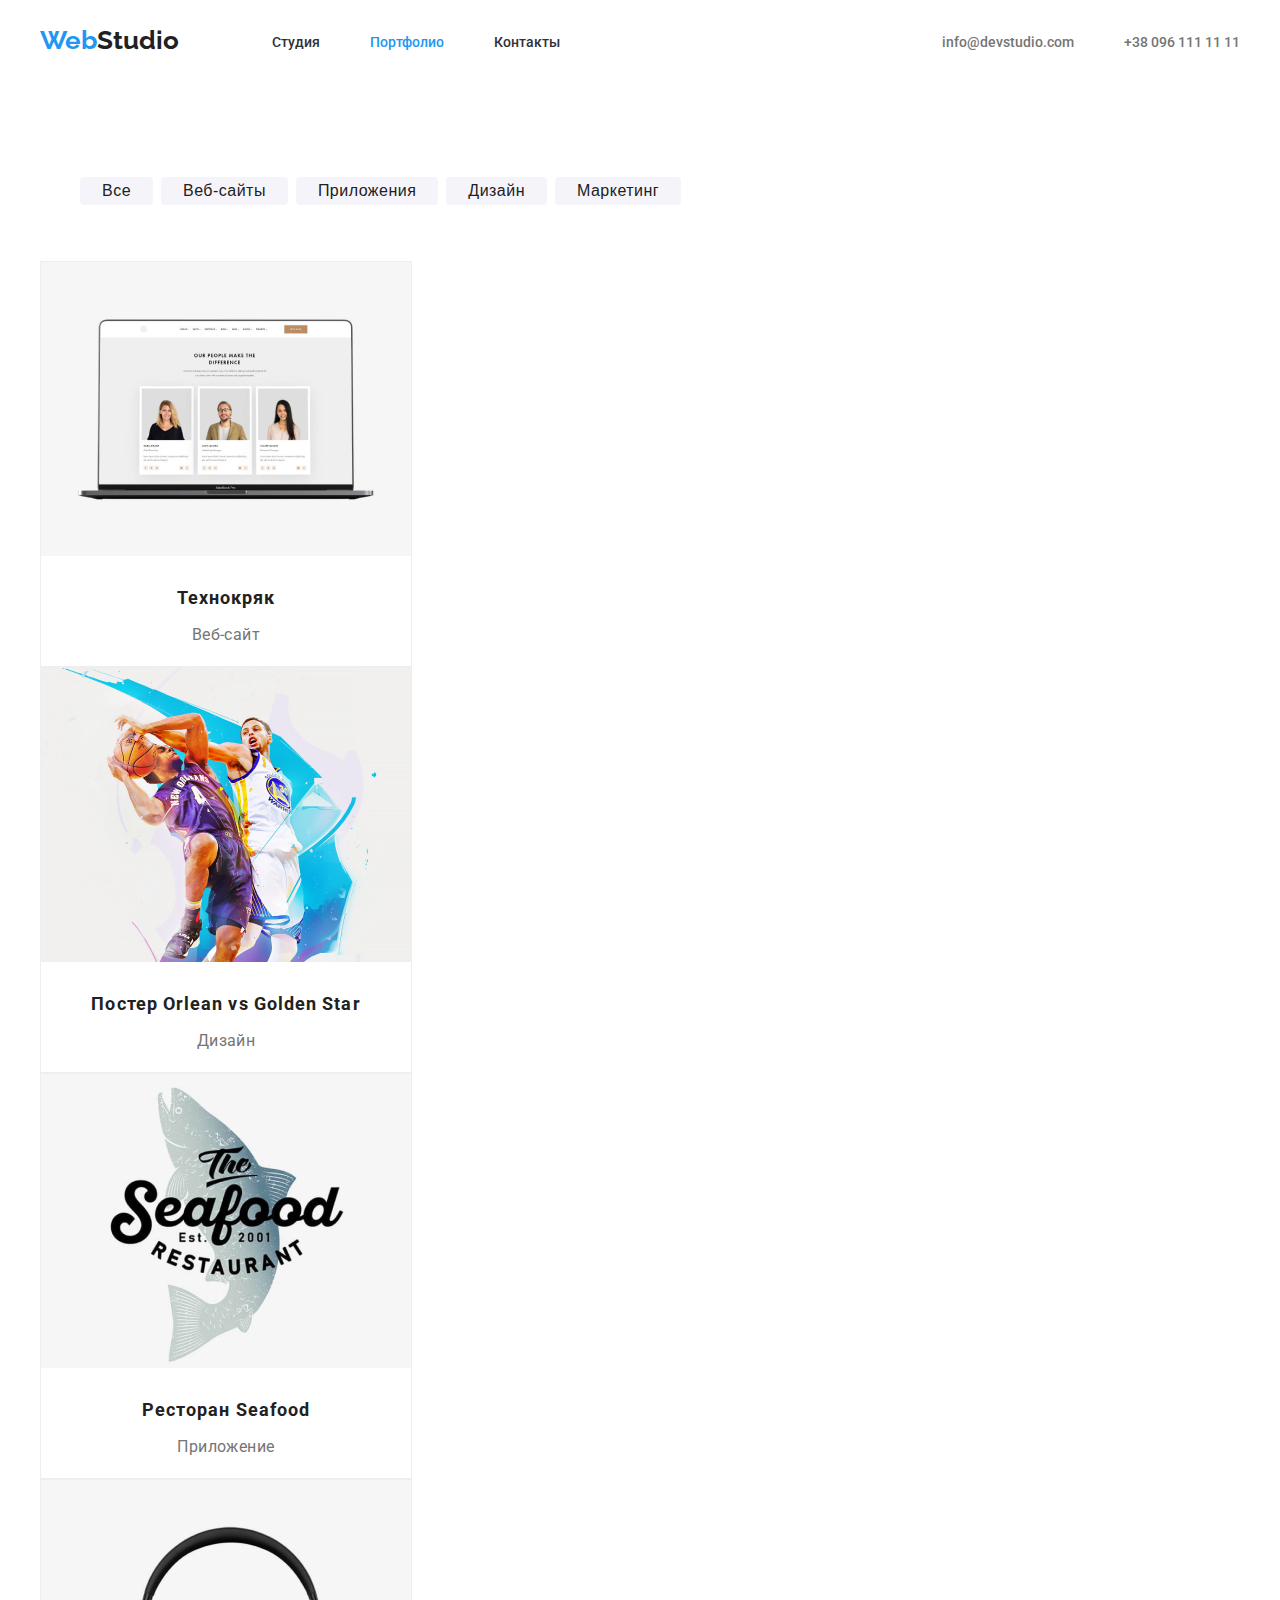
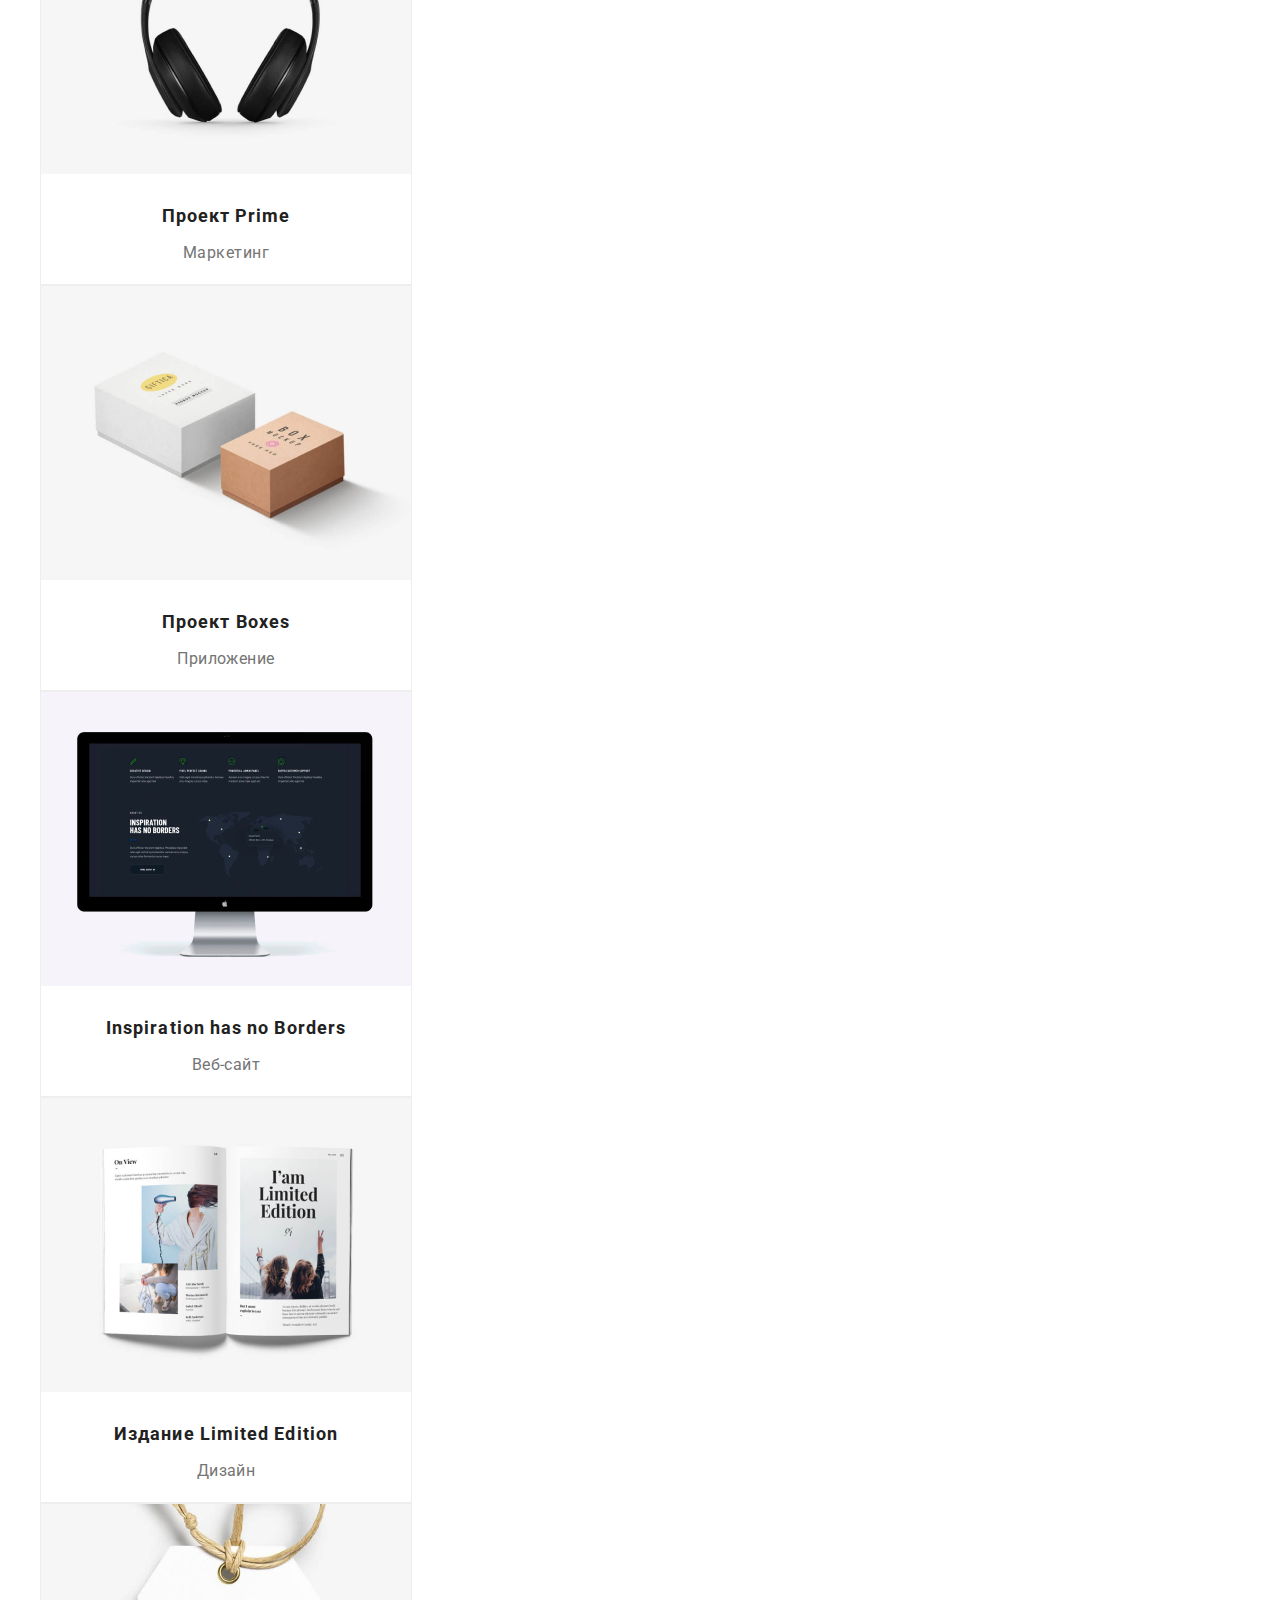
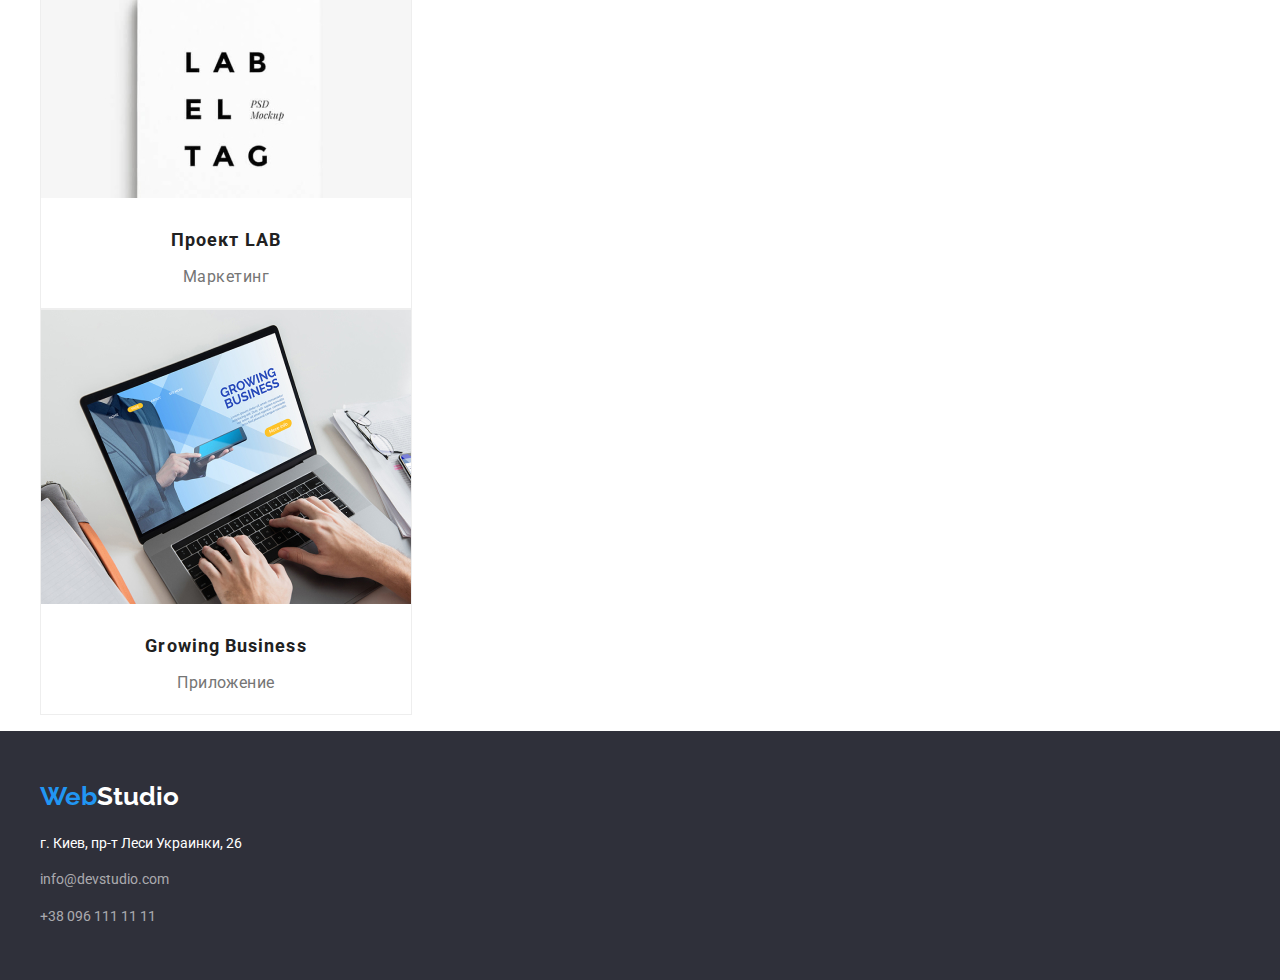
==== portfolio.html @ e2176162 "15-39" ====
<!DOCTYPE html>
<html lang="ru">
  <head>
    <meta charset="UTF-8" />
    <meta http-equiv="X-UA-Compatible" content="IE=edge" />
    <meta name="viewport" content="width=device-width, initial-scale=1.0" />
    <link rel="preconnect" href="https://fonts.googleapis.com" />
    <link rel="preconnect" href="https://fonts.gstatic.com" crossorigin />
    <link
      href="https://fonts.googleapis.com/css2?family=Raleway:wght@700&family=Roboto:wght@400;500;900&display=swap"
      rel="stylesheet"
    />
    <link rel="stylesheet" href="./css/style.css" />
    <title>WebStudio</title>
  </head>
  <body>
    <header class="header">
      <div class="container">
        <a class="header-logo-text link" href="" lang="en"
          >Web<span class="studio-style">Studio</span></a
        >

        <nav>
          <ul class="header-list list">
            <li class="header-item">
              <a class="header-link link" href="./index.html">Студия</a>
            </li>
            <li class="header-item">
              <a class="header-link-curent link curent" href="./portfolio.html">Портфолио</a>
            </li>
            <li class="header-item"><a class="header-link link" href="">Контакты</a></li>
          </ul>
        </nav>

        <ul class="header-contact list">
          <li class="header-li">
            <a class="header-mail link" href="mailto:info@devstudio.com">info@devstudio.com</a>
          </li>
          <li>
            <a class="header-tel link" href="tel:+38096111111">+38 096 111 11 11</a>
          </li>
        </ul>
      </div>
    </header>
    <main>
      <section>
        <div class="container">
          <h1 hidden>portfolio</h1>
          <ul class="urll list">
            <li class="url-but-list"><button type="button" class="url-button link">Все</button></li>
            <li class="url-but-list">
              <button type="button" class="url-button link">Веб-сайты</button>
            </li>
            <li class="url-but-list">
              <button type="button" class="url-button link">Приложения</button>
            </li>
            <li class="url-but-list">
              <button type="button" class="url-button link">Дизайн</button>
            </li>
            <li class="url-but-list">
              <button type="button" class="url-button link">Маркетинг</button>
            </li>
          </ul>
        </div>
        <div>
          <ul class="company list">
            <li class="img-company">
              <img src="./img/porfolio_img/progect1.jpg" alt="технокряк" />
              <h2 class="company-name">Технокряк</h2>
              <p class="work">Веб-сайт</p>
            </li>
            <li class="img-company">
              <img src="./img/porfolio_img/progect2.jpg" alt="баскетбол" />
              <h2 class="company-name">Постер <span lang="en"> Orlean vs Golden Star</span></h2>
              <p class="work">Дизайн</p>
            </li>
            <li class="img-company">
              <img src="./img/porfolio_img/progect3.jpg" alt="рестран морепродутов" />
              <h2 class="company-name">Ресторан <span lang="en">Seafood</span></h2>
              <p class="work">Приложение</p>
            </li>
            <li class="img-company">
              <img src="./img/porfolio_img/progect4.jpg" alt="наушники" />
              <h2 class="company-name">Проект <span lang="en">Prime</span></h2>
              <p class="work">Маркетинг</p>
            </li>
            <li class="img-company">
              <img src="./img/porfolio_img/progect5.jpg" alt="ящики" />
              <h2 class="company-name">Проект <span lang="en">Boxes</span></h2>
              <p class="work">Приложение</p>
            </li>
            <li class="img-company">
              <img src="./img/porfolio_img/progect6.jpg" alt="монитор" />
              <h2 class="company-name" lang="en">Inspiration has no Borders</h2>
              <p class="work">Веб-сайт</p>
            </li>
            <li class="img-company">
              <img src="./img/porfolio_img/progect7.jpg" alt="журнал" />
              <h2 class="company-name">Издание <span lang="en">Limited Edition</span></h2>
              <p class="work">Дизайн</p>
            </li>
            <li class="img-company">
              <img src="./img/porfolio_img/progect8.jpg" alt="лейба" />
              <h2 class="company-name">Проект <span lang="en">LAB</span></h2>
              <p class="work">Маркетинг</p>
            </li>
            <li class="img-company">
              <img src="./img/porfolio_img/progect9.jpg" alt="ноутбук" />
              <h2 class="company-name" lang="en">Growing Business</h2>
              <p class="work">Приложение</p>
            </li>
          </ul>
        </div>
      </section>
    </main>
    <footer class="footer-down">
      <div class="container">
        <a class="footer-logo-text link" href="" lang="en"
          >Web<span class="footer_style">Studio</span></a
        >
        <address>
          <ul class="footer-list list">
            <li>
              <a
                class="footer-address link"
                href="https://goo.gl/maps/Sn9hDQXWdCiEpv1D6"
                target="_blank"
                rel="nooper, noindex, nofollow"
              >
                г. Киев, пр-т Леси Украинки, 26
              </a>
            </li>
            <li class="footer-li">
              <a class="footer-contacts link" href="mailto:info@devstudio.com"
                >info@devstudio.com</a
              >
            </li>
            <li class="footer-li">
              <a class="footer-contacts link" href="tel:+38096111111">+38 096 111 11 11</a>
            </li>
          </ul>
        </address>
      </div>
    </footer>
  </body>
</html>
---- css/style.css ----
:root {
  --white-color: #ffffff;
  --grey-color: #757575;
  --blue-color: #2196f3;
  --black-text: #212121;
  --black-back: #2f303a;
}

body {
  font-family: 'Roboto', sans-serif;
  background-color: var(--white-color);
  font-family: 14px;
  cursor: pointer;
  margin: 0 auto;
}

.container {
  width: 1200px;
  padding-left: 15px;
  padding-right: 15px;
  margin: 0 auto;
}
.link {
  text-decoration: none;
}
.list {
  list-style: none;
}

/*-------HEADER-------*/

.header {
  text-decoration: none;
  background: var(--white-color);
  align-items: center;
  margin-left: auto;
}
.header .container {
  display: flex;
}

.header-contact {
  display: flex;
  margin-left: auto;
  padding-top: 0px;
  padding-bottom: 0px;
  padding-left: 0px;
  margin-top: 32px;
  margin-bottom: 32px;
}

.header-logo-text {
  font-family: 'Raleway', sans-serif;
  font-weight: 700;
  font-size: 26px;
  line-height: 1.19;
  color: var(--blue-color);
  padding-top: 25px;
  padding-bottom: 25px;
  margin-right: 93px;
}

.studio-style {
  color: var(--black-text);
}
.header-list {
  display: flex;
  padding-top: 0px;
  padding-bottom: 0px;
  padding-left: 0px;
  margin-left: 0px;
  margin-top: 32px;
  margin-bottom: 32px;
}
.header-link-curent {
  font-weight: 500;
  font-size: 14px;
  line-height: 1.14;
  color: var(--blue-color);
  padding-top: 32px;
  padding-bottom: 32px;
}

.header-item {
  padding: 0;
}
.header-item:not(:last-child) {
  margin-right: 50px;
}
.header-link {
  font-weight: 500;
  font-size: 14px;
  line-height: 1.14;
  color: var(--black-back);
  padding-top: 32px;
  padding-bottom: 32px;
}
.header-li {
  margin-right: 50px;
}

.header-link:hover,
.header-link:focus {
  color: var(--blue-color);
}
.header-conect {
  margin-left: auto;
}
.header-mail {
  font-weight: 500;
  font-size: 14px;
  line-height: 1.14;
  color: var(--grey-color);

  padding-top: 32px;
  padding-bottom: 32px;
}

.header-tel {
  font-weight: 500;
  font-size: 14px;
  line-height: 1.14;
  color: var(--grey-color);
  padding-top: 32px;
  padding-bottom: 32px;
}

.header-tel:hover,
.header-tel:focus {
  color: var(--blue-color);
}
.header-mail:hover,
.header-mail:focus {
  color: var(--blue-color);
}
/*----------MAIN---------*/

.main-text-section {
  background: var(--black-back);
  text-align: center;
  padding: 200px 0px;
}

.main-text {
  font-size: 44px;
  line-height: 1.36;
  letter-spacing: 0.06em;
  text-transform: uppercase;
  color: var(--white-color);
  max-width: 696px;
  margin-bottom: 30px;
  margin-left: auto;
  margin-right: auto;
}

.mail-btn {
  font-family: inherit;
  font-weight: 700;
  font-size: 16px;
  line-height: 1.87;
  color: var(--white-color);
  background-color: var(--blue-color);
  cursor: pointer;
  border: none;
  border-radius: 4px;
  width: 200px;
  height: 50px;
}
.mail-btn:hover,
.mail-btn:focus {
  background: #2196f3;
  box-shadow: 0px 4px 4px rgba(0, 0, 0, 0.15);
  border-radius: 4px;
}
/* -----ABOUT-----*/

.about-title {
  font-weight: 700;
  font-size: 14px;
  line-height: 1.14;
  letter-spacing: 0.03em;
  text-transform: uppercase;
  color: var(--black-text);
  margin-top: 0px;
  margin-bottom: 10px;
}
.about-list {
  display: flex;
  margin-top: 0px;
  margin-bottom: 0px;
  padding-left: 0px;
}

.about-title-one {
  max-width: 270px;
}
.about-title-one:not(:last-child) {
  margin-right: 30px;
}
.about {
  background-color: #ffffff;
  padding-top: 94px;
  padding-bottom: 94px;
}
.about-bottom-text {
  font-size: 14px;
  line-height: 2;
  letter-spacing: 0.03em;
  margin-top: 0px;
  margin-bottom: 0px;

  color: var(--grey-color);
}

/*----------WORK-SECTION---------*/
.work-flex {
  display: flex;
  padding: 0px 0px;
  margin: 0px auto;
}
.work-section {
  padding-bottom: 94px;
}
.side-text {
  font-size: 36px;
  line-height: 1.16;
  text-align: center;
  letter-spacing: 0.03em;
  margin-bottom: 50px;
  margin-top: 0px;
}

.work-img:not(:last-child) {
  margin-right: 30px;
}

/*-------MASTERS-------*/
.prof {
  font-size: 16px;
  line-height: 1.18;
  letter-spacing: 0.03em;
  color: var(--grey-color);
  text-align: center;
  margin-top: 10px;
  margin-bottom: 0px;
}
.master-section {
  background: #f5f4fa;
  padding: 94px 0px;
}
.masters-flex {
  display: flex;
  margin-top: 0px;
  margin-bottom: 0px;
  padding: 0px;
}
.masters {
  background: #ffffff;
  padding-bottom: 30px;

  box-shadow: 0px 1px 3px rgba(0, 0, 0, 0.12), 0px 1px 1px rgba(0, 0, 0, 0.14),
    0px 2px 1px rgba(0, 0, 0, 0.2);
  border-radius: 0px 0px 4px 4px;
}
.masters:not(:last-child) {
  margin-right: 30px;
}
.name {
  font-size: 16px;
  line-height: 1.18;
  letter-spacing: 0.03em;
  color: #212121;
  text-align: center;
  margin-top: 0px;
  margin-bottom: 0px;
  margin-top: 30px;
  padding: 0px;
}

/*-----FOOTER-----*/

.footer-list {
  margin-top: 20px;
  margin-left: 0px;
  margin-bottom: 0px;
  padding-left: 0px;
}
.footer-logo-text {
  font-family: 'Raleway', sans-serif;
  font-weight: 700;
  font-size: 26px;
  line-height: 1.19;
  color: var(--blue-color);
}
.footer-address {
  font-weight: 400;
  font-size: 14px;
  line-height: 1.71;
  color: var(--white-color);
  font-style: normal;
}
.footer-address:hover,
.footer-address:focus {
  color: var(--blue-color);
}
.footer-contacts:hover,
.footer-contacts:focus {
  color: var(--blue-color);
}
.footer-li {
  margin-top: 9px;
}
.footer-contacts {
  font-weight: 400;
  font-size: 14px;
  line-height: 2;
  color: rgba(255, 255, 255, 0.6);
  font-style: normal;
}
.footer-down {
  background: var(--black-back);
  padding: 50px 0px;

  width: auto;
  align-items: center;
  margin-left: auto;
}

.footer_style {
  color: #ffffff;
}
/*--------GALLERY-------*/
.urll {
  font-family: 'Roboto';
  font-style: normal;
  font-weight: 500;
  font-size: 16px;
  line-height: 1.6;
  display: flex;
  margin-top: 94px;
  margin-bottom: 56px;
  margin-left: auto;
  margin-right: auto;
}
.url-button {
  font-weight: 500;
  font-size: 16px;
  line-height: 1.62;
  text-align: center;
  letter-spacing: 0.03em;
  color: var(--black-text);
  background: #f5f4fa;
  border-radius: 4px;
  border: 0;
  padding-left: 22px;
  padding-right: 22px;
}
.url-but-list:not(:last-child) {
  margin-right: 8px;
}

.url-button:focus,
.url-button:hover {
  color: #ffffff;
  background-color: var(--blue-color);
}
.company-name {
  font-weight: 700;
  font-size: 18px;
  line-height: 2;
  letter-spacing: 0.06em;
  color: #212121;
  padding-top: 20px;
  margin-top: 0px;
  margin-bottom: 0px;
}
.img-company {
  text-align: center;
  width: 370px;
  height: 404px;
  background: #ffffff;
  border: 1px solid #eeeeee;
}
.work {
  font-size: 16px;
  line-height: 1.88;
  letter-spacing: 0.03em;
  color: var(--grey-color);
  padding-top: 4px;
  margin-top: 0px;
  margin-bottom: 0px;
}
.company {
  margin-top: 0px;
}
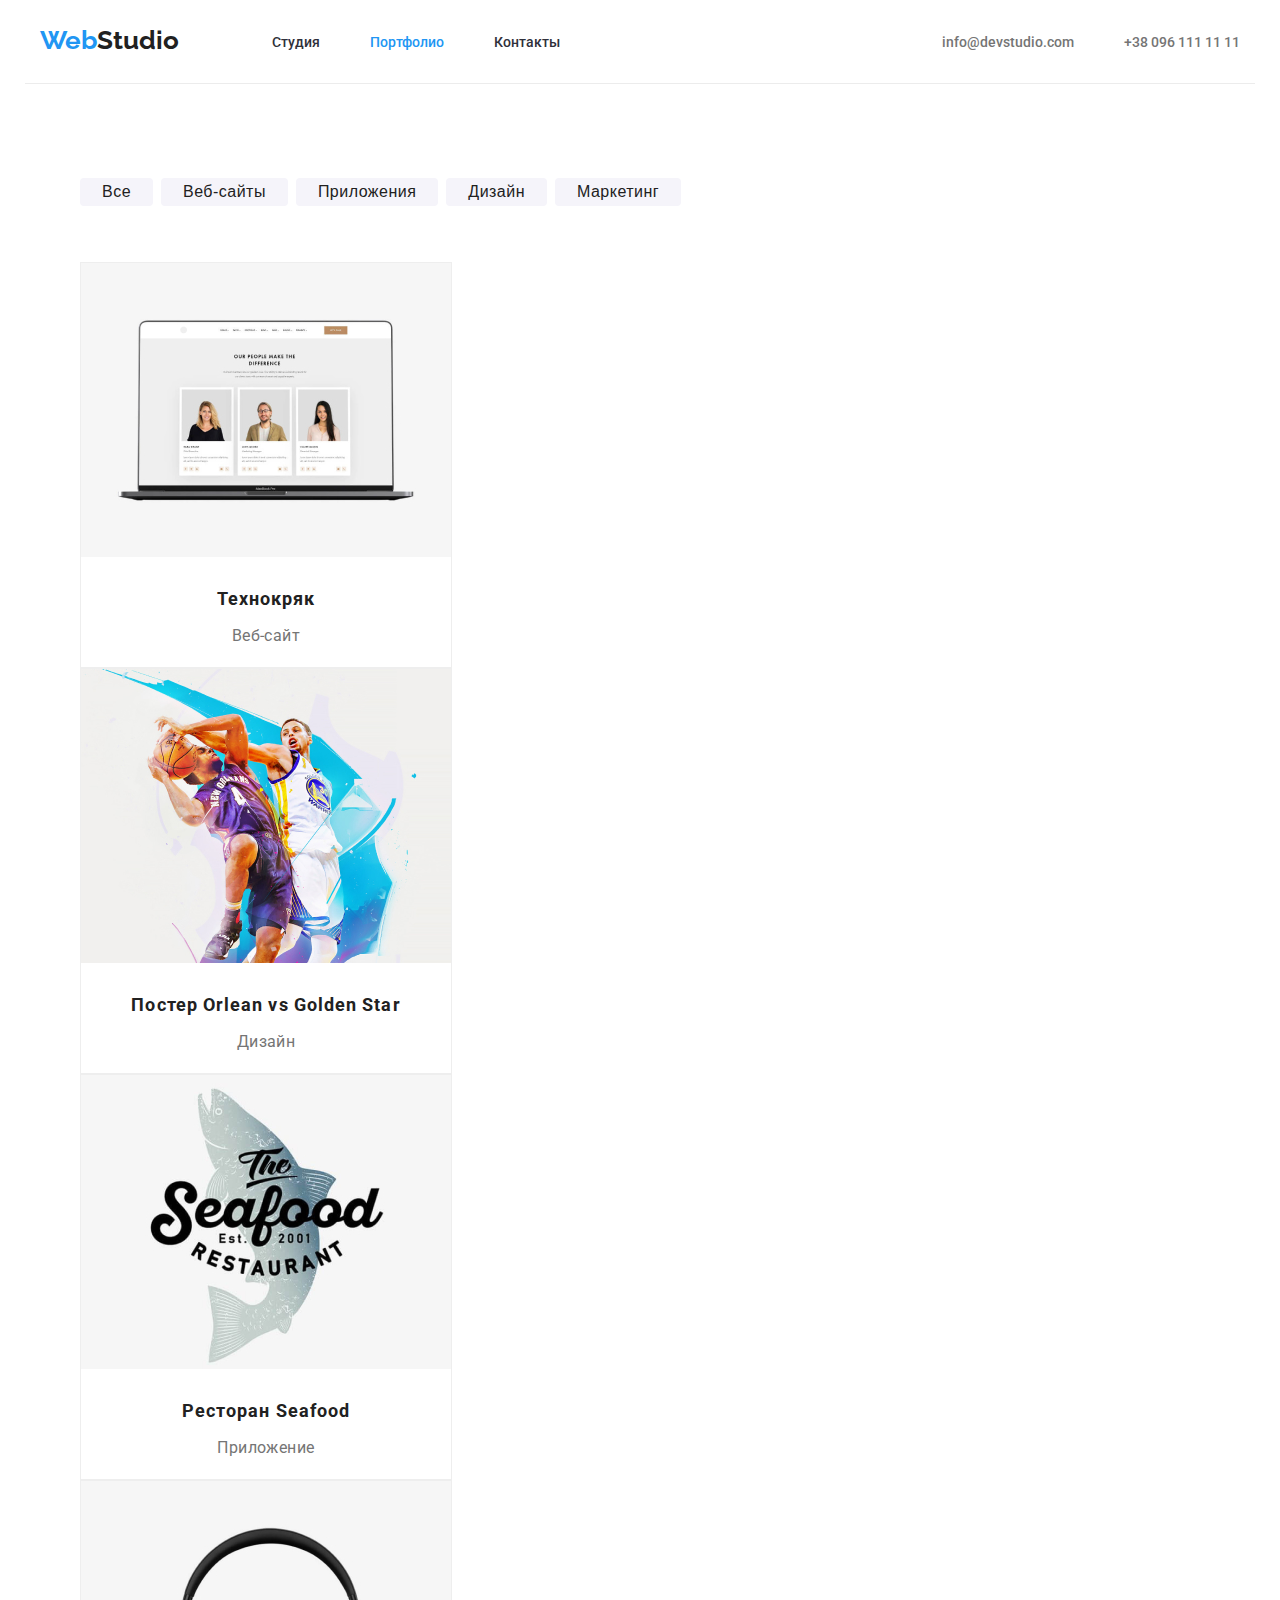
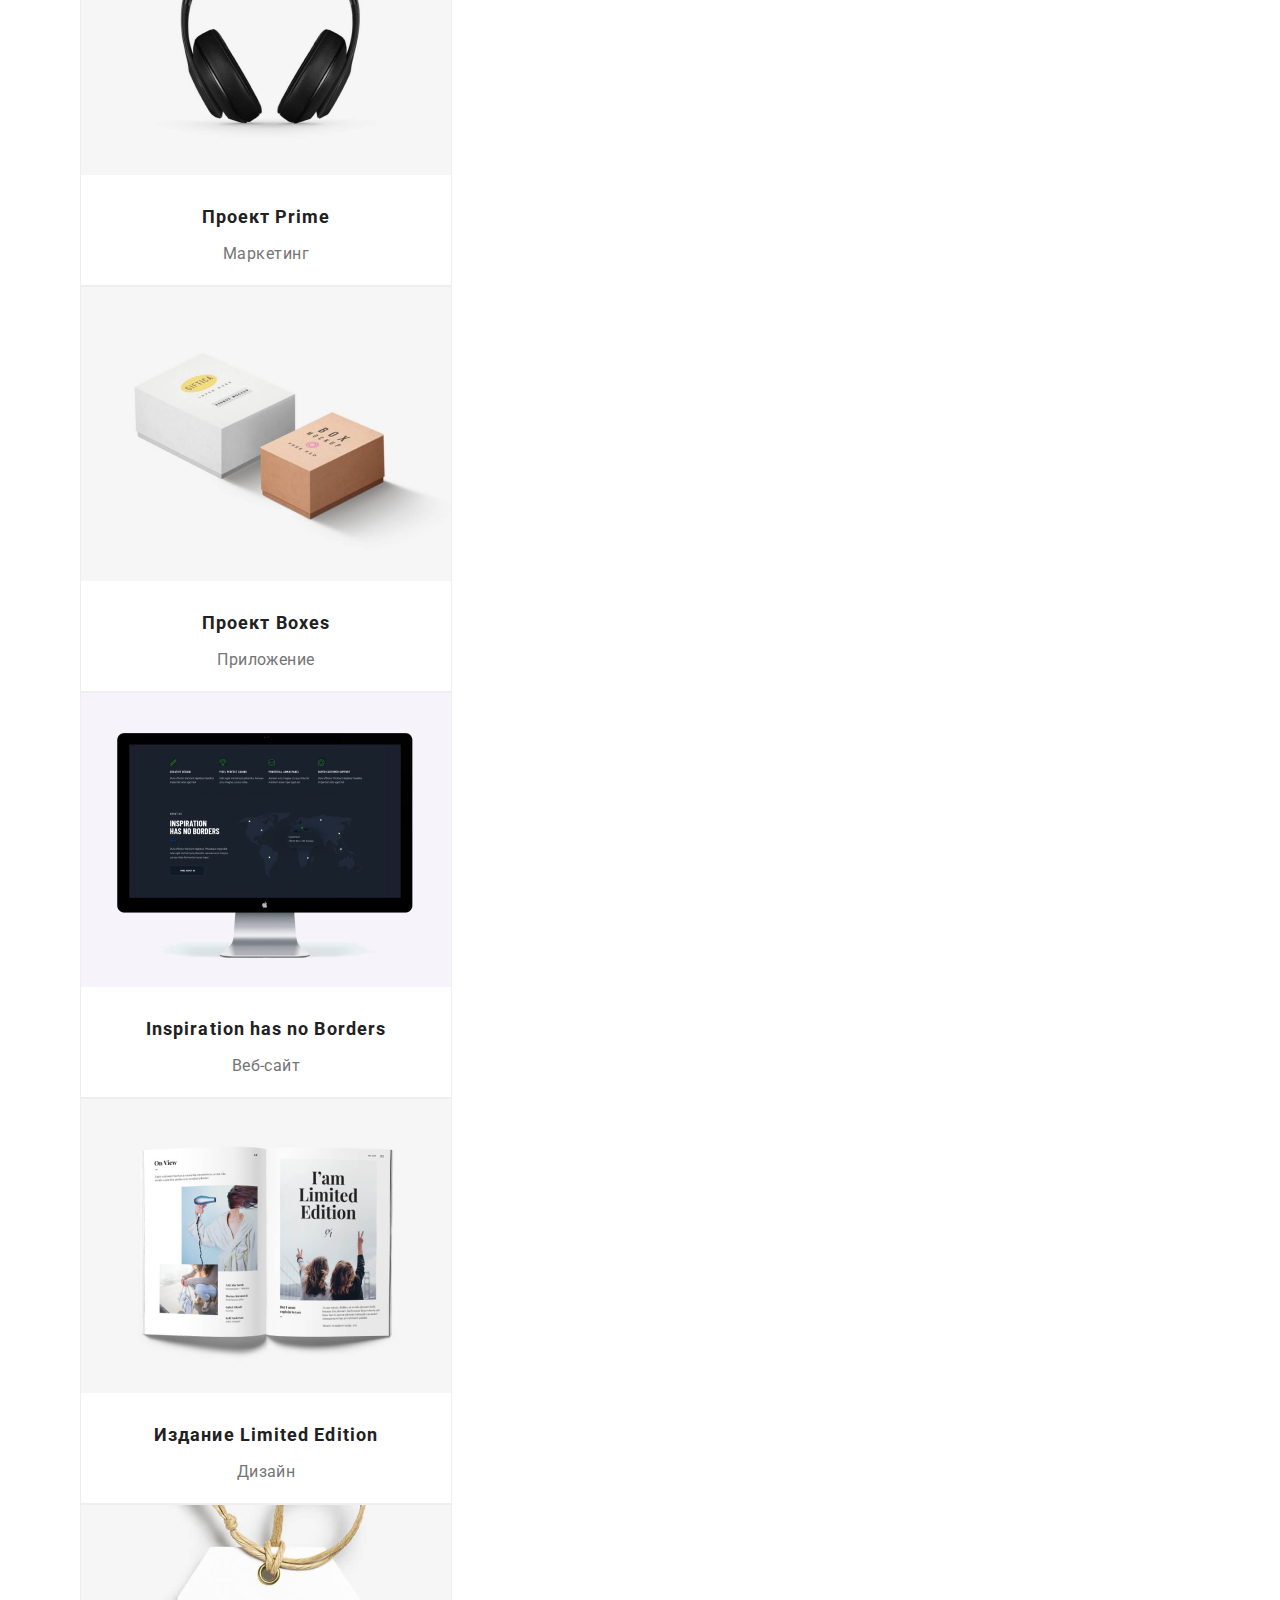
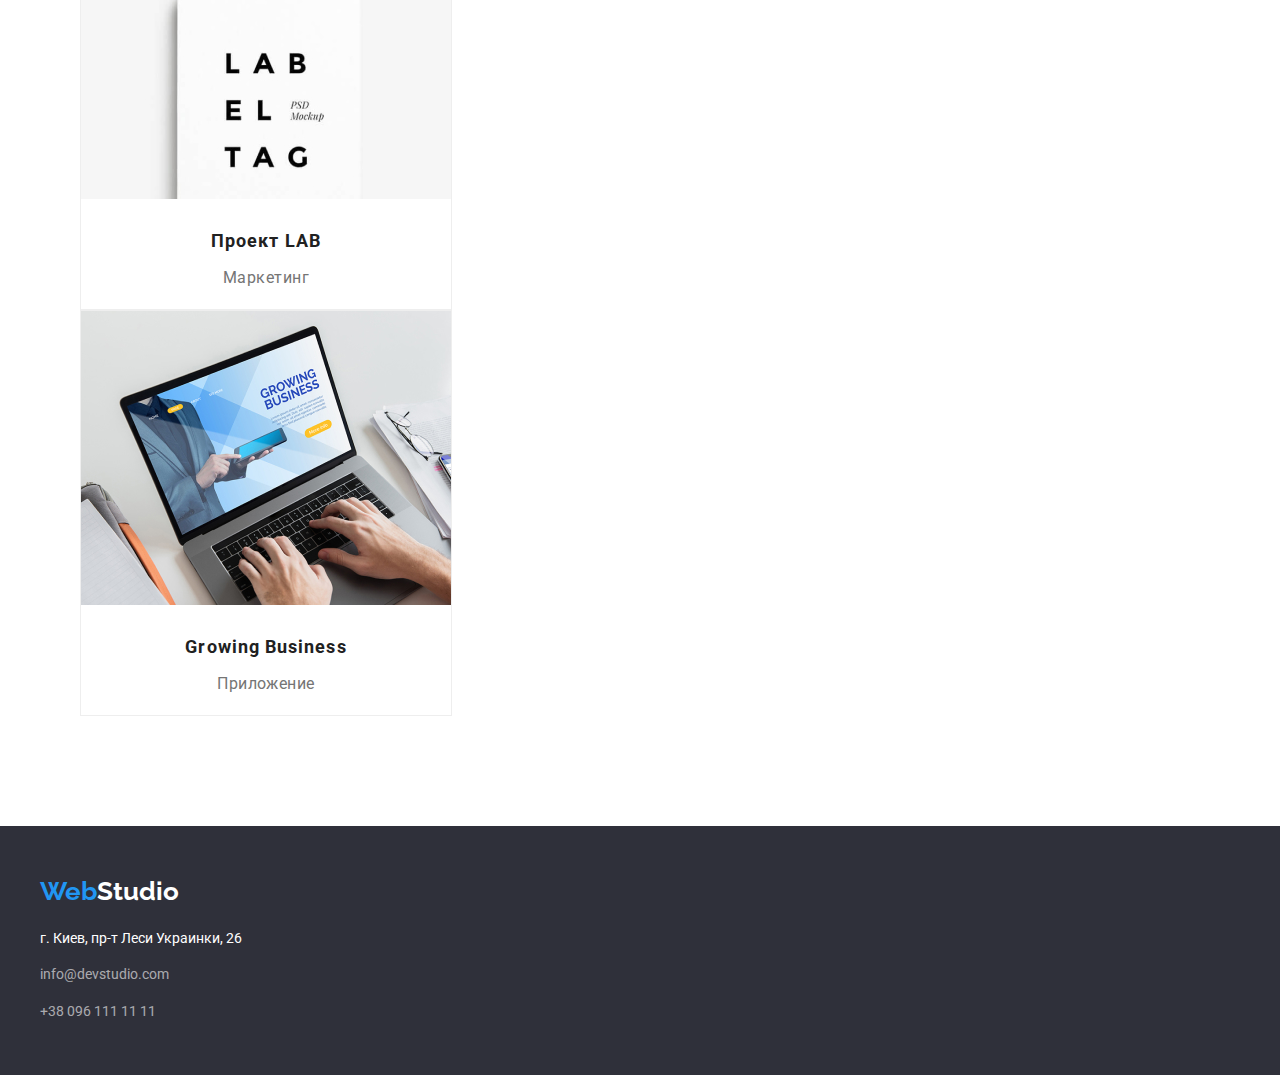
==== commit 2f38db39: "16/22" ====
--- a/portfolio.html
+++ b/portfolio.html
@@ -15,7 +15,7 @@
   </head>
   <body>
     <header class="header">
-      <div class="container">
+      <div class="container portfolio-line">
         <a class="header-logo-text link" href="" lang="en"
           >Web<span class="studio-style">Studio</span></a
         >
@@ -43,7 +43,7 @@
       </div>
     </header>
     <main>
-      <section>
+      <section class="portfolio-section">
         <div class="container">
           <h1 hidden>portfolio</h1>
           <ul class="urll list">
@@ -61,8 +61,6 @@
               <button type="button" class="url-button link">Маркетинг</button>
             </li>
           </ul>
-        </div>
-        <div>
           <ul class="company list">
             <li class="img-company">
               <img src="./img/porfolio_img/progect1.jpg" alt="технокряк" />
--- a/css/style.css
+++ b/css/style.css
@@ -330,6 +330,12 @@
   color: #ffffff;
 }
 /*--------GALLERY-------*/
+.portfolio-section {
+  padding: 94px 0px;
+}
+.portfolio-line {
+  border-bottom: 1px solid #ececec;
+}
 .urll {
   font-family: 'Roboto';
   font-style: normal;
@@ -337,10 +343,7 @@
   font-size: 16px;
   line-height: 1.6;
   display: flex;
-  margin-top: 94px;
-  margin-bottom: 56px;
-  margin-left: auto;
-  margin-right: auto;
+  margin: 0px 0px 56px 0px;
 }
 .url-button {
   font-weight: 500;
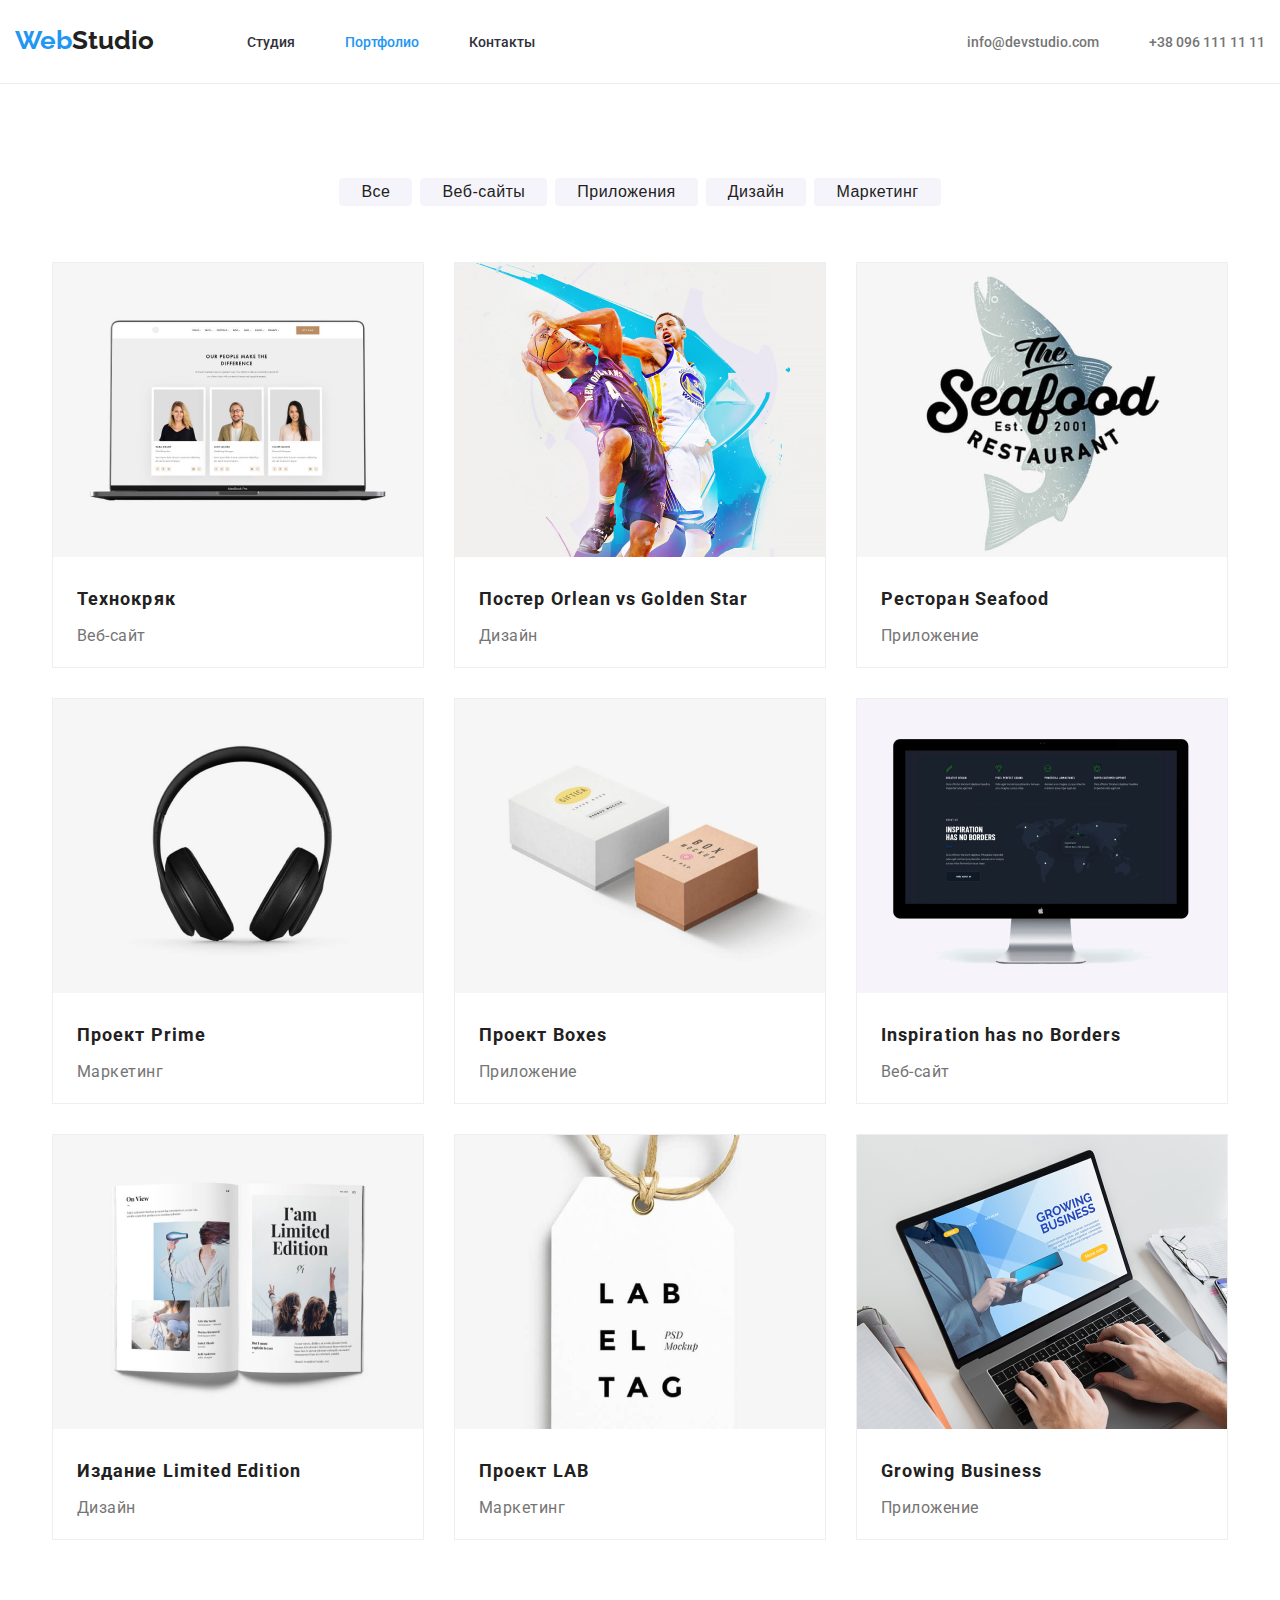
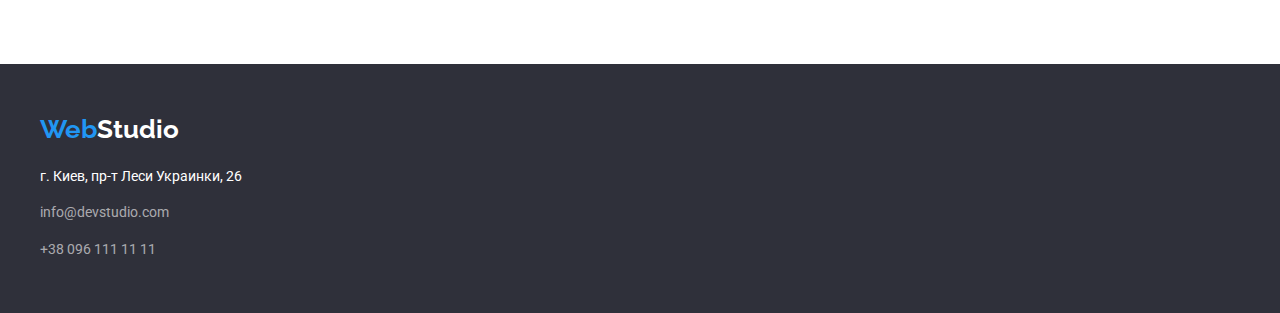
==== commit d9640ad6: "fiinish" ====
--- a/portfolio.html
+++ b/portfolio.html
@@ -44,7 +44,7 @@
     </header>
     <main>
       <section class="portfolio-section">
-        <div class="container">
+        <div>
           <h1 hidden>portfolio</h1>
           <ul class="urll list">
             <li class="url-but-list"><button type="button" class="url-button link">Все</button></li>
@@ -63,47 +63,67 @@
           </ul>
           <ul class="company list">
             <li class="img-company">
-              <img src="./img/porfolio_img/progect1.jpg" alt="технокряк" />
+              <img
+                src="./img/porfolio_img/progect1.jpg"
+                alt="технокряк"
+                width="370px"
+                height="294px"
+              />
               <h2 class="company-name">Технокряк</h2>
               <p class="work">Веб-сайт</p>
             </li>
             <li class="img-company">
-              <img src="./img/porfolio_img/progect2.jpg" alt="баскетбол" />
+              <img
+                src="./img/porfolio_img/progect2.jpg"
+                alt="баскетбол"
+                width="100%"
+                height="auto"
+              />
               <h2 class="company-name">Постер <span lang="en"> Orlean vs Golden Star</span></h2>
               <p class="work">Дизайн</p>
             </li>
             <li class="img-company">
-              <img src="./img/porfolio_img/progect3.jpg" alt="рестран морепродутов" />
+              <img
+                src="./img/porfolio_img/progect3.jpg"
+                alt="рестран морепродутов"
+                width="100%"
+                height="auto"
+              />
               <h2 class="company-name">Ресторан <span lang="en">Seafood</span></h2>
               <p class="work">Приложение</p>
             </li>
             <li class="img-company">
-              <img src="./img/porfolio_img/progect4.jpg" alt="наушники" />
+              <img
+                src="./img/porfolio_img/progect4.jpg"
+                alt="наушники"
+                width="100%"
+                height="auto"
+              />
               <h2 class="company-name">Проект <span lang="en">Prime</span></h2>
               <p class="work">Маркетинг</p>
             </li>
             <li class="img-company">
-              <img src="./img/porfolio_img/progect5.jpg" alt="ящики" />
+              <img src="./img/porfolio_img/progect5.jpg" alt="ящики" width="100%" height="auto" />
               <h2 class="company-name">Проект <span lang="en">Boxes</span></h2>
               <p class="work">Приложение</p>
             </li>
             <li class="img-company">
-              <img src="./img/porfolio_img/progect6.jpg" alt="монитор" />
+              <img src="./img/porfolio_img/progect6.jpg" alt="монитор" width="100%" height="auto" />
               <h2 class="company-name" lang="en">Inspiration has no Borders</h2>
               <p class="work">Веб-сайт</p>
             </li>
             <li class="img-company">
-              <img src="./img/porfolio_img/progect7.jpg" alt="журнал" />
+              <img src="./img/porfolio_img/progect7.jpg" alt="журнал" width="100%" height="auto" />
               <h2 class="company-name">Издание <span lang="en">Limited Edition</span></h2>
               <p class="work">Дизайн</p>
             </li>
             <li class="img-company">
-              <img src="./img/porfolio_img/progect8.jpg" alt="лейба" />
+              <img src="./img/porfolio_img/progect8.jpg" alt="лейба" width="100%" height="auto" />
               <h2 class="company-name">Проект <span lang="en">LAB</span></h2>
               <p class="work">Маркетинг</p>
             </li>
             <li class="img-company">
-              <img src="./img/porfolio_img/progect9.jpg" alt="ноутбук" />
+              <img src="./img/porfolio_img/progect9.jpg" alt="ноутбук" width="100%" height="auto" />
               <h2 class="company-name" lang="en">Growing Business</h2>
               <p class="work">Приложение</p>
             </li>
--- a/css/style.css
+++ b/css/style.css
@@ -335,6 +335,7 @@
 }
 .portfolio-line {
   border-bottom: 1px solid #ececec;
+  width: auto;
 }
 .urll {
   font-family: 'Roboto';
@@ -343,7 +344,16 @@
   font-size: 16px;
   line-height: 1.6;
   display: flex;
+  padding: 0px;
   margin: 0px 0px 56px 0px;
+  justify-content: center;
+}
+.img-company {
+  margin-right: 30px;
+}
+.img-company:nth-child(3n + 3) {
+  margin-right: 0px;
+  margin-bottom: 30px;
 }
 .url-button {
   font-weight: 500;
@@ -358,6 +368,7 @@
   padding-left: 22px;
   padding-right: 22px;
 }
+
 .url-but-list:not(:last-child) {
   margin-right: 8px;
 }
@@ -373,12 +384,12 @@
   line-height: 2;
   letter-spacing: 0.06em;
   color: #212121;
-  padding-top: 20px;
-  margin-top: 0px;
+  padding-top: 00px;
+  margin-left: 24px;
+  margin-top: 20px;
   margin-bottom: 0px;
 }
 .img-company {
-  text-align: center;
   width: 370px;
   height: 404px;
   background: #ffffff;
@@ -389,10 +400,19 @@
   line-height: 1.88;
   letter-spacing: 0.03em;
   color: var(--grey-color);
-  padding-top: 4px;
-  margin-top: 0px;
-  margin-bottom: 0px;
+  padding-top: 0px;
+  margin-top: 4px;
+  margin-bottom: 0px;
+  margin-left: 24px;
+}
+.img-company {
+  margin-top: 0px;
+  padding: 0px;
 }
 .company {
-  margin-top: 0px;
-}
+  padding: 0px;
+  margin: 0px;
+  display: flex;
+  flex-wrap: wrap;
+  justify-content: center;
+}
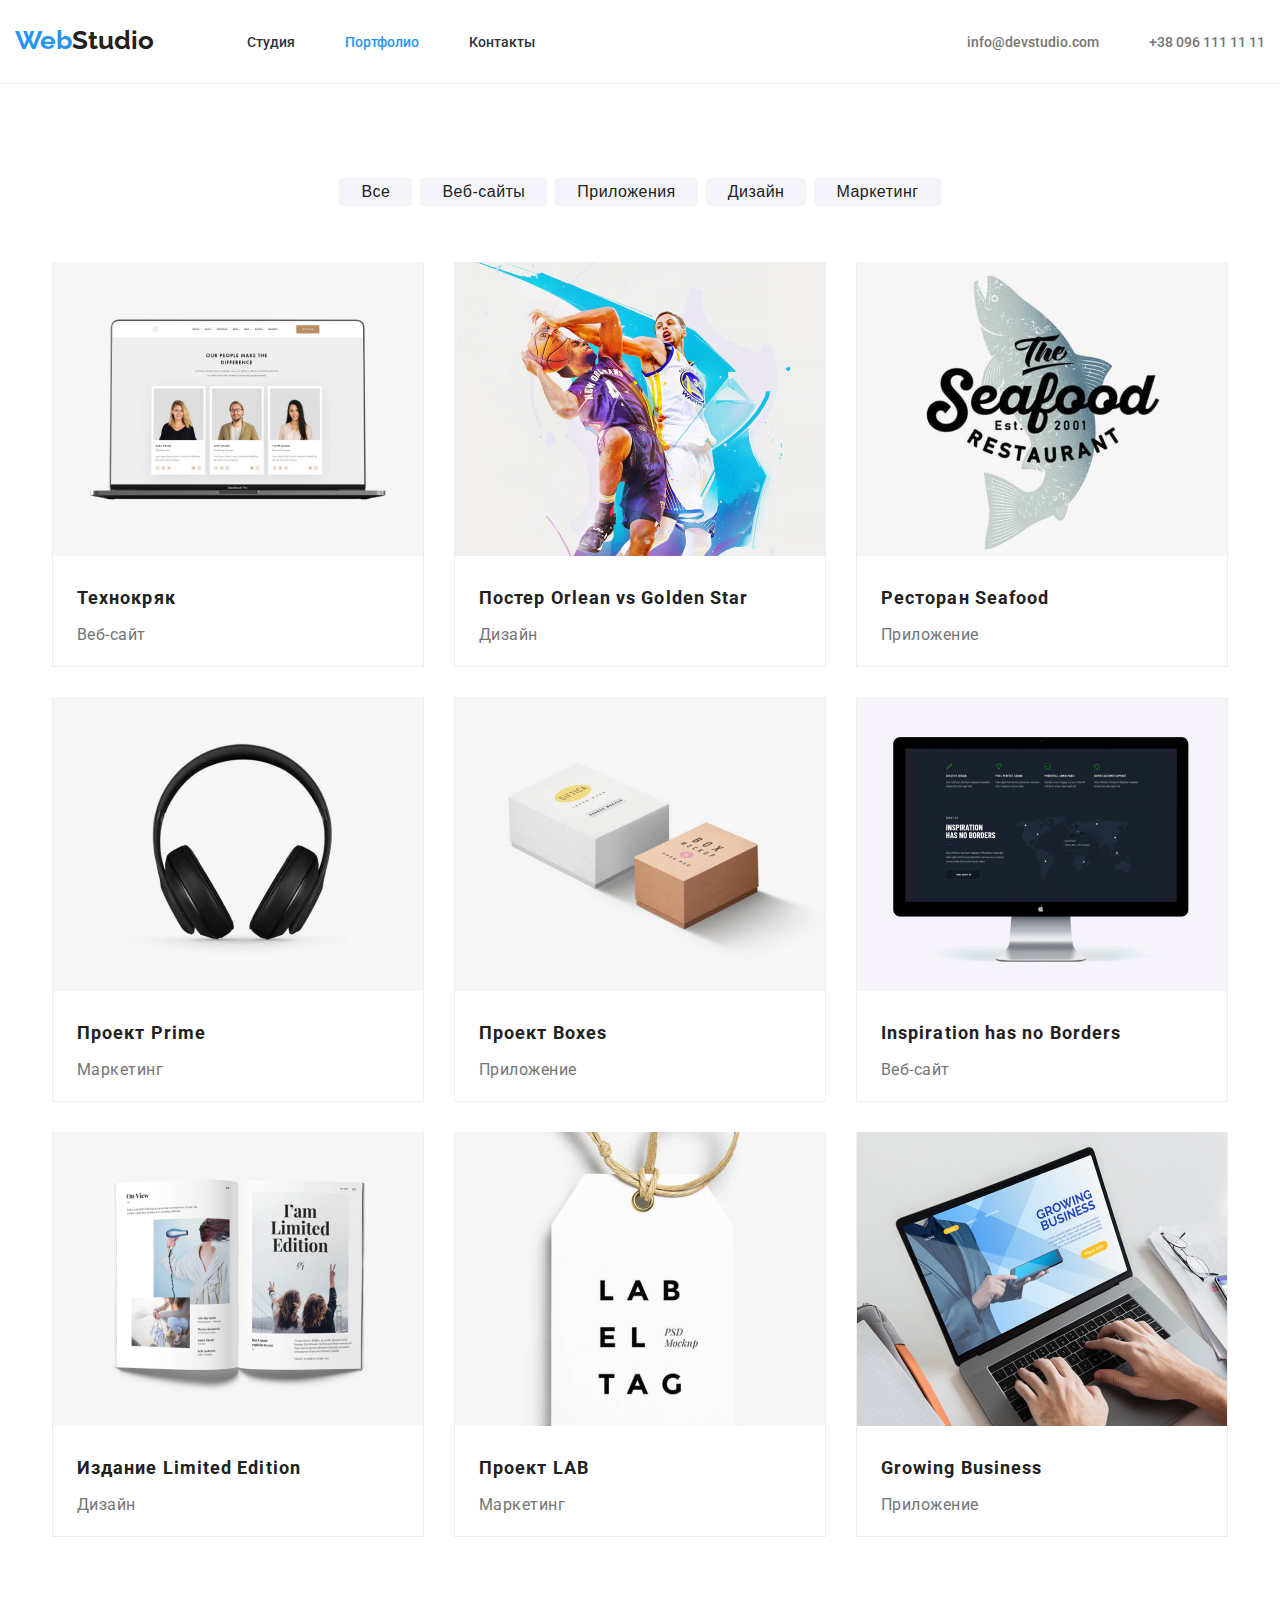
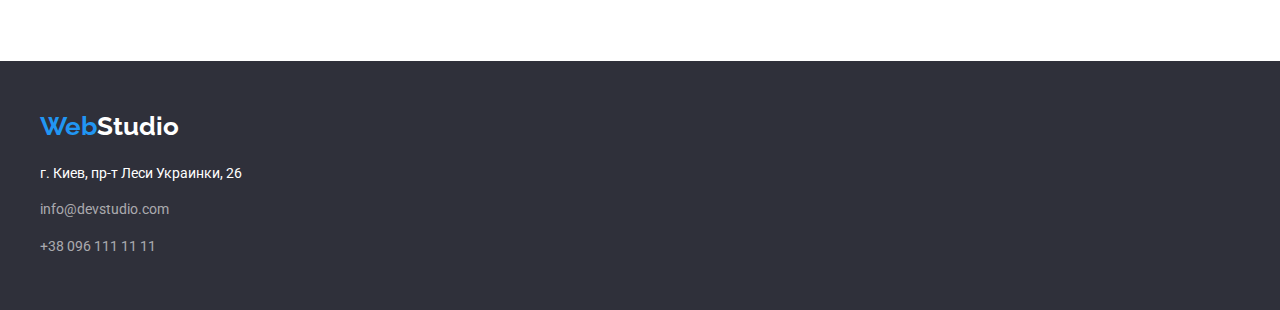
==== commit 169dead8: "2132" ====
--- a/portfolio.html
+++ b/portfolio.html
@@ -44,7 +44,7 @@
     </header>
     <main>
       <section class="portfolio-section">
-        <div>
+        <div class="container">
           <h1 hidden>portfolio</h1>
           <ul class="urll list">
             <li class="url-but-list"><button type="button" class="url-button link">Все</button></li>
--- a/css/style.css
+++ b/css/style.css
@@ -348,7 +348,13 @@
   margin: 0px 0px 56px 0px;
   justify-content: center;
 }
+
 .img-company {
+  width: 370px;
+  height: 404px;
+  background: #ffffff;
+  border: 1px solid #eeeeee;
+  border-top-width: 0px;
   margin-right: 30px;
 }
 .img-company:nth-child(3n + 3) {
@@ -389,12 +395,7 @@
   margin-top: 20px;
   margin-bottom: 0px;
 }
-.img-company {
-  width: 370px;
-  height: 404px;
-  background: #ffffff;
-  border: 1px solid #eeeeee;
-}
+
 .work {
   font-size: 16px;
   line-height: 1.88;
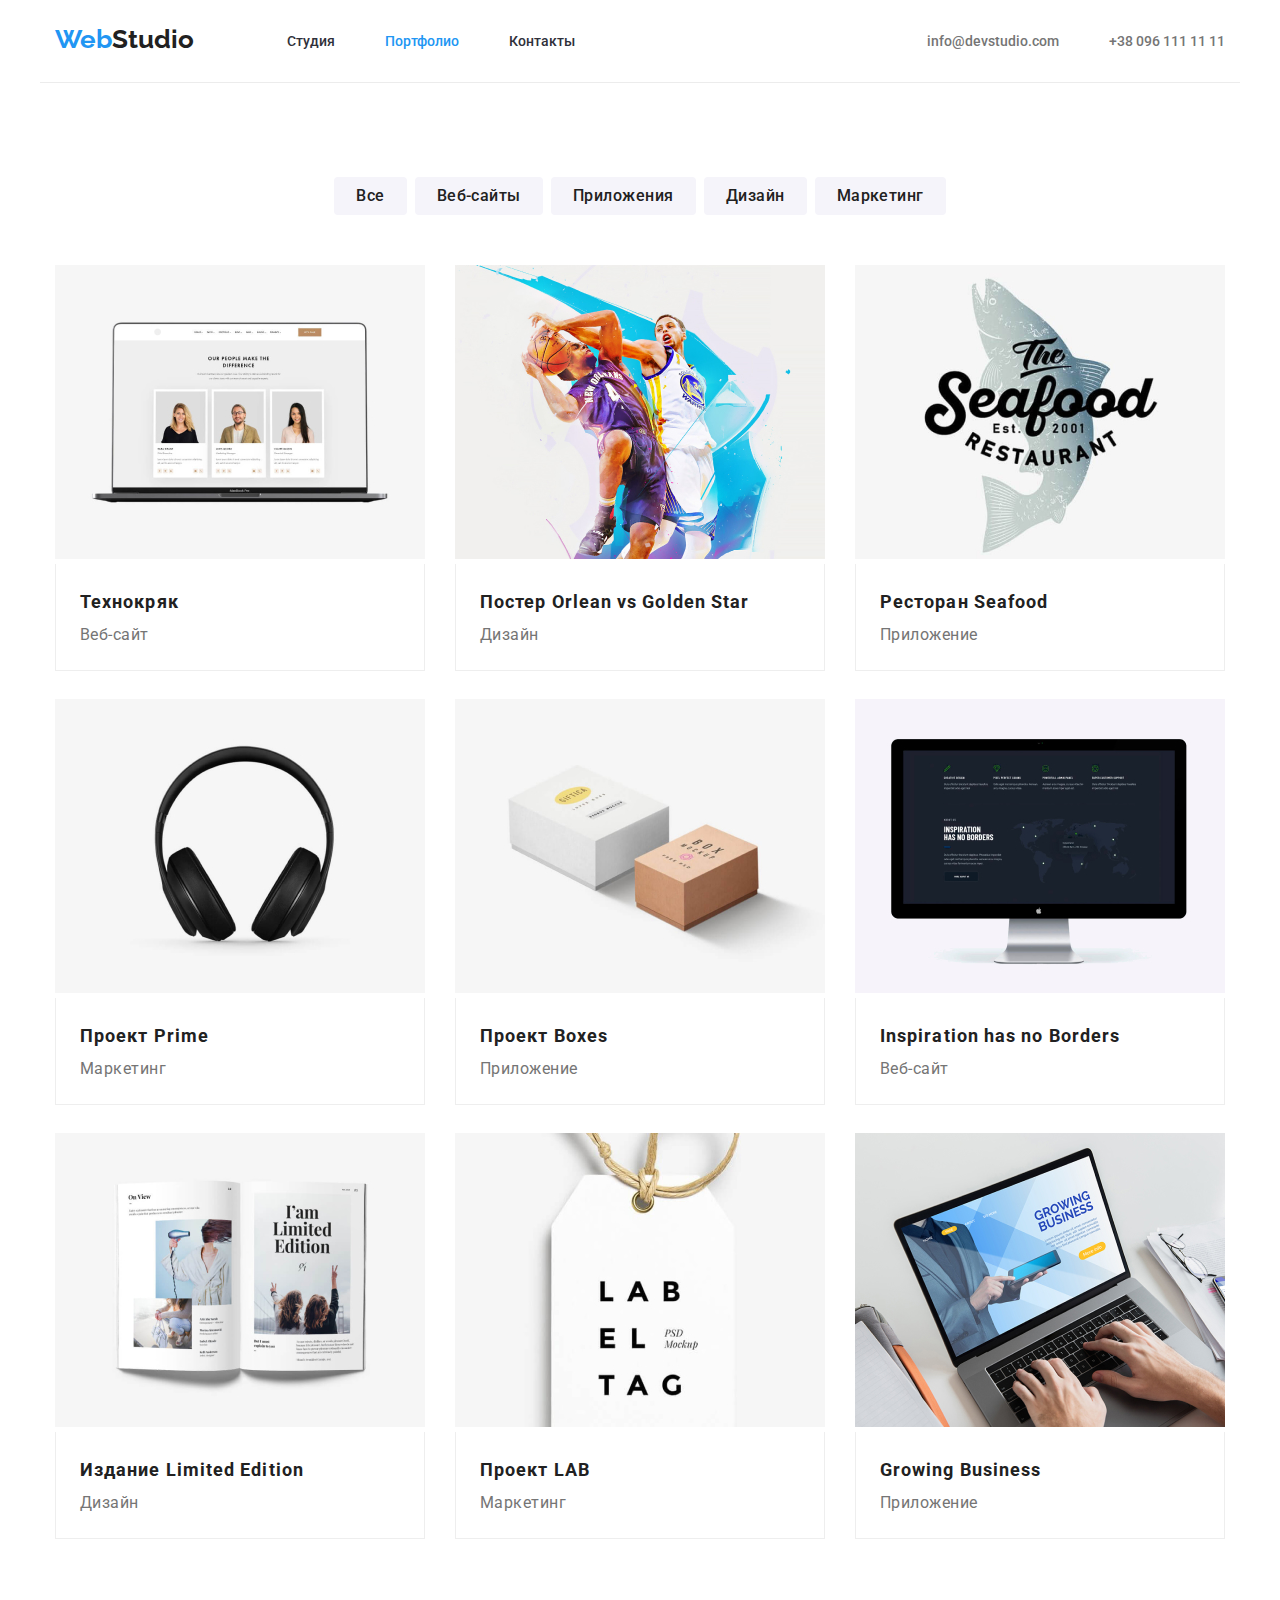
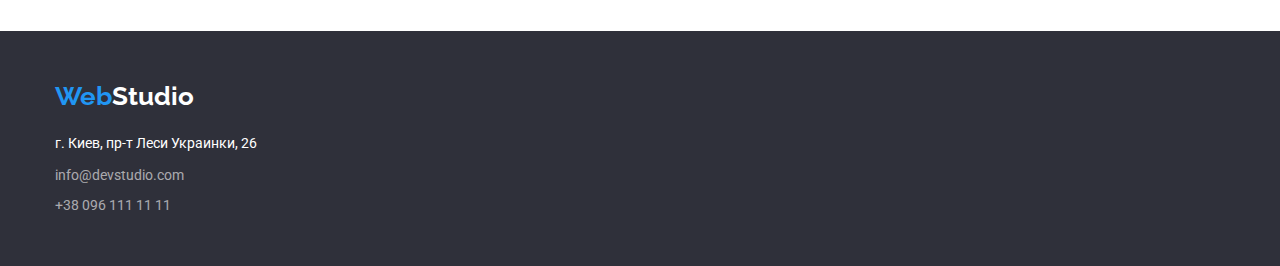
==== commit 7a09508b: "2431" ====
--- a/portfolio.html
+++ b/portfolio.html
@@ -9,6 +9,13 @@
     <link
       href="https://fonts.googleapis.com/css2?family=Raleway:wght@700&family=Roboto:wght@400;500;900&display=swap"
       rel="stylesheet"
+    />
+    <link
+      rel="stylesheet"
+      href="https://cdnjs.cloudflare.com/ajax/libs/modern-normalize/1.1.0/modern-normalize.css"
+      integrity="sha512-Y0MM+V6ymRKN2zStTqzQ227DWhhp4Mzdo6gnlRnuaNCbc+YN/ZH0sBCLTM4M0oSy9c9VKiCvd4Jk44aCLrNS5Q=="
+      crossorigin="anonymous"
+      referrerpolicy="no-referrer"
     />
     <link rel="stylesheet" href="./css/style.css" />
     <title>WebStudio</title>
@@ -47,7 +54,9 @@
         <div class="container">
           <h1 hidden>portfolio</h1>
           <ul class="urll list">
-            <li class="url-but-list"><button type="button" class="url-button link">Все</button></li>
+            <li class="url-but-list">
+              <button type="button" class="url-button link">Все</button>
+            </li>
             <li class="url-but-list">
               <button type="button" class="url-button link">Веб-сайты</button>
             </li>
@@ -69,8 +78,10 @@
                 width="370px"
                 height="294px"
               />
-              <h2 class="company-name">Технокряк</h2>
-              <p class="work">Веб-сайт</p>
+              <div class="portfolio-texts">
+                <h2 class="company-name">Технокряк</h2>
+                <p class="work">Веб-сайт</p>
+              </div>
             </li>
             <li class="img-company">
               <img
@@ -79,8 +90,10 @@
                 width="100%"
                 height="auto"
               />
-              <h2 class="company-name">Постер <span lang="en"> Orlean vs Golden Star</span></h2>
-              <p class="work">Дизайн</p>
+              <div class="portfolio-texts">
+                <h2 class="company-name">Постер <span lang="en"> Orlean vs Golden Star</span></h2>
+                <p class="work">Дизайн</p>
+              </div>
             </li>
             <li class="img-company">
               <img
@@ -89,8 +102,10 @@
                 width="100%"
                 height="auto"
               />
-              <h2 class="company-name">Ресторан <span lang="en">Seafood</span></h2>
-              <p class="work">Приложение</p>
+              <div class="portfolio-texts">
+                <h2 class="company-name">Ресторан <span lang="en">Seafood</span></h2>
+                <p class="work">Приложение</p>
+              </div>
             </li>
             <li class="img-company">
               <img
@@ -99,33 +114,45 @@
                 width="100%"
                 height="auto"
               />
-              <h2 class="company-name">Проект <span lang="en">Prime</span></h2>
-              <p class="work">Маркетинг</p>
+              <div class="portfolio-texts">
+                <h2 class="company-name">Проект <span lang="en">Prime</span></h2>
+                <p class="work">Маркетинг</p>
+              </div>
             </li>
             <li class="img-company">
               <img src="./img/porfolio_img/progect5.jpg" alt="ящики" width="100%" height="auto" />
-              <h2 class="company-name">Проект <span lang="en">Boxes</span></h2>
-              <p class="work">Приложение</p>
+              <div class="portfolio-texts">
+                <h2 class="company-name">Проект <span lang="en">Boxes</span></h2>
+                <p class="work">Приложение</p>
+              </div>
             </li>
             <li class="img-company">
               <img src="./img/porfolio_img/progect6.jpg" alt="монитор" width="100%" height="auto" />
-              <h2 class="company-name" lang="en">Inspiration has no Borders</h2>
-              <p class="work">Веб-сайт</p>
+              <div class="portfolio-texts">
+                <h2 class="company-name" lang="en">Inspiration has no Borders</h2>
+                <p class="work">Веб-сайт</p>
+              </div>
             </li>
             <li class="img-company">
               <img src="./img/porfolio_img/progect7.jpg" alt="журнал" width="100%" height="auto" />
-              <h2 class="company-name">Издание <span lang="en">Limited Edition</span></h2>
-              <p class="work">Дизайн</p>
+              <div class="portfolio-texts">
+                <h2 class="company-name">Издание <span lang="en">Limited Edition</span></h2>
+                <p class="work">Дизайн</p>
+              </div>
             </li>
             <li class="img-company">
               <img src="./img/porfolio_img/progect8.jpg" alt="лейба" width="100%" height="auto" />
-              <h2 class="company-name">Проект <span lang="en">LAB</span></h2>
-              <p class="work">Маркетинг</p>
+              <div class="portfolio-texts">
+                <h2 class="company-name">Проект <span lang="en">LAB</span></h2>
+                <p class="work">Маркетинг</p>
+              </div>
             </li>
             <li class="img-company">
               <img src="./img/porfolio_img/progect9.jpg" alt="ноутбук" width="100%" height="auto" />
-              <h2 class="company-name" lang="en">Growing Business</h2>
-              <p class="work">Приложение</p>
+              <div class="portfolio-texts">
+                <h2 class="company-name" lang="en">Growing Business</h2>
+                <p class="work">Приложение</p>
+              </div>
             </li>
           </ul>
         </div>
--- a/css/style.css
+++ b/css/style.css
@@ -41,12 +41,10 @@
 
 .header-contact {
   display: flex;
-  margin-left: auto;
-  padding-top: 0px;
-  padding-bottom: 0px;
+  margin: 0px 0px 0px auto;
+  padding-top: 32px;
+  padding-bottom: 32px;
   padding-left: 0px;
-  margin-top: 32px;
-  margin-bottom: 32px;
 }
 
 .header-logo-text {
@@ -55,8 +53,8 @@
   font-size: 26px;
   line-height: 1.19;
   color: var(--blue-color);
-  padding-top: 25px;
-  padding-bottom: 25px;
+  padding-top: 24px;
+  padding-bottom: 24px;
   margin-right: 93px;
 }
 
@@ -65,12 +63,10 @@
 }
 .header-list {
   display: flex;
-  padding-top: 0px;
-  padding-bottom: 0px;
+  padding-top: 32px;
+  padding-bottom: 32px;
   padding-left: 0px;
-  margin-left: 0px;
-  margin-top: 32px;
-  margin-bottom: 32px;
+  margin: 0px;
 }
 .header-link-curent {
   font-weight: 500;
@@ -81,9 +77,6 @@
   padding-bottom: 32px;
 }
 
-.header-item {
-  padding: 0;
-}
 .header-item:not(:last-child) {
   margin-right: 50px;
 }
@@ -313,7 +306,7 @@
 .footer-contacts {
   font-weight: 400;
   font-size: 14px;
-  line-height: 2;
+  line-height: 21px;
   color: rgba(255, 255, 255, 0.6);
   font-style: normal;
 }
@@ -335,8 +328,9 @@
 }
 .portfolio-line {
   border-bottom: 1px solid #ececec;
-  width: auto;
-}
+  border-bottom-width: auto;
+}
+
 .urll {
   font-family: 'Roboto';
   font-style: normal;
@@ -345,7 +339,7 @@
   line-height: 1.6;
   display: flex;
   padding: 0px;
-  margin: 0px 0px 56px 0px;
+  margin: 0px 0px 50px 0px;
   justify-content: center;
 }
 
@@ -353,14 +347,13 @@
   width: 370px;
   height: 404px;
   background: #ffffff;
+}
+.portfolio-texts {
   border: 1px solid #eeeeee;
-  border-top-width: 0px;
-  margin-right: 30px;
-}
-.img-company:nth-child(3n + 3) {
-  margin-right: 0px;
-  margin-bottom: 30px;
-}
+  border-top: 0;
+  padding-top: 20px;
+}
+
 .url-button {
   font-weight: 500;
   font-size: 16px;
@@ -371,8 +364,8 @@
   background: #f5f4fa;
   border-radius: 4px;
   border: 0;
-  padding-left: 22px;
-  padding-right: 22px;
+  padding: 6px 22px;
+  display: block;
 }
 
 .url-but-list:not(:last-child) {
@@ -390,9 +383,9 @@
   line-height: 2;
   letter-spacing: 0.06em;
   color: #212121;
-  padding-top: 00px;
+  padding-top: 0px;
   margin-left: 24px;
-  margin-top: 20px;
+  margin-top: 0px;
   margin-bottom: 0px;
 }
 
@@ -402,12 +395,12 @@
   letter-spacing: 0.03em;
   color: var(--grey-color);
   padding-top: 0px;
-  margin-top: 4px;
-  margin-bottom: 0px;
+  margin-top: 0px;
+  margin-bottom: 20px;
   margin-left: 24px;
 }
 .img-company {
-  margin-top: 0px;
+  margin: 15px;
   padding: 0px;
 }
 .company {
@@ -415,5 +408,5 @@
   margin: 0px;
   display: flex;
   flex-wrap: wrap;
-  justify-content: center;
-}
+  margin: -15px;
+}
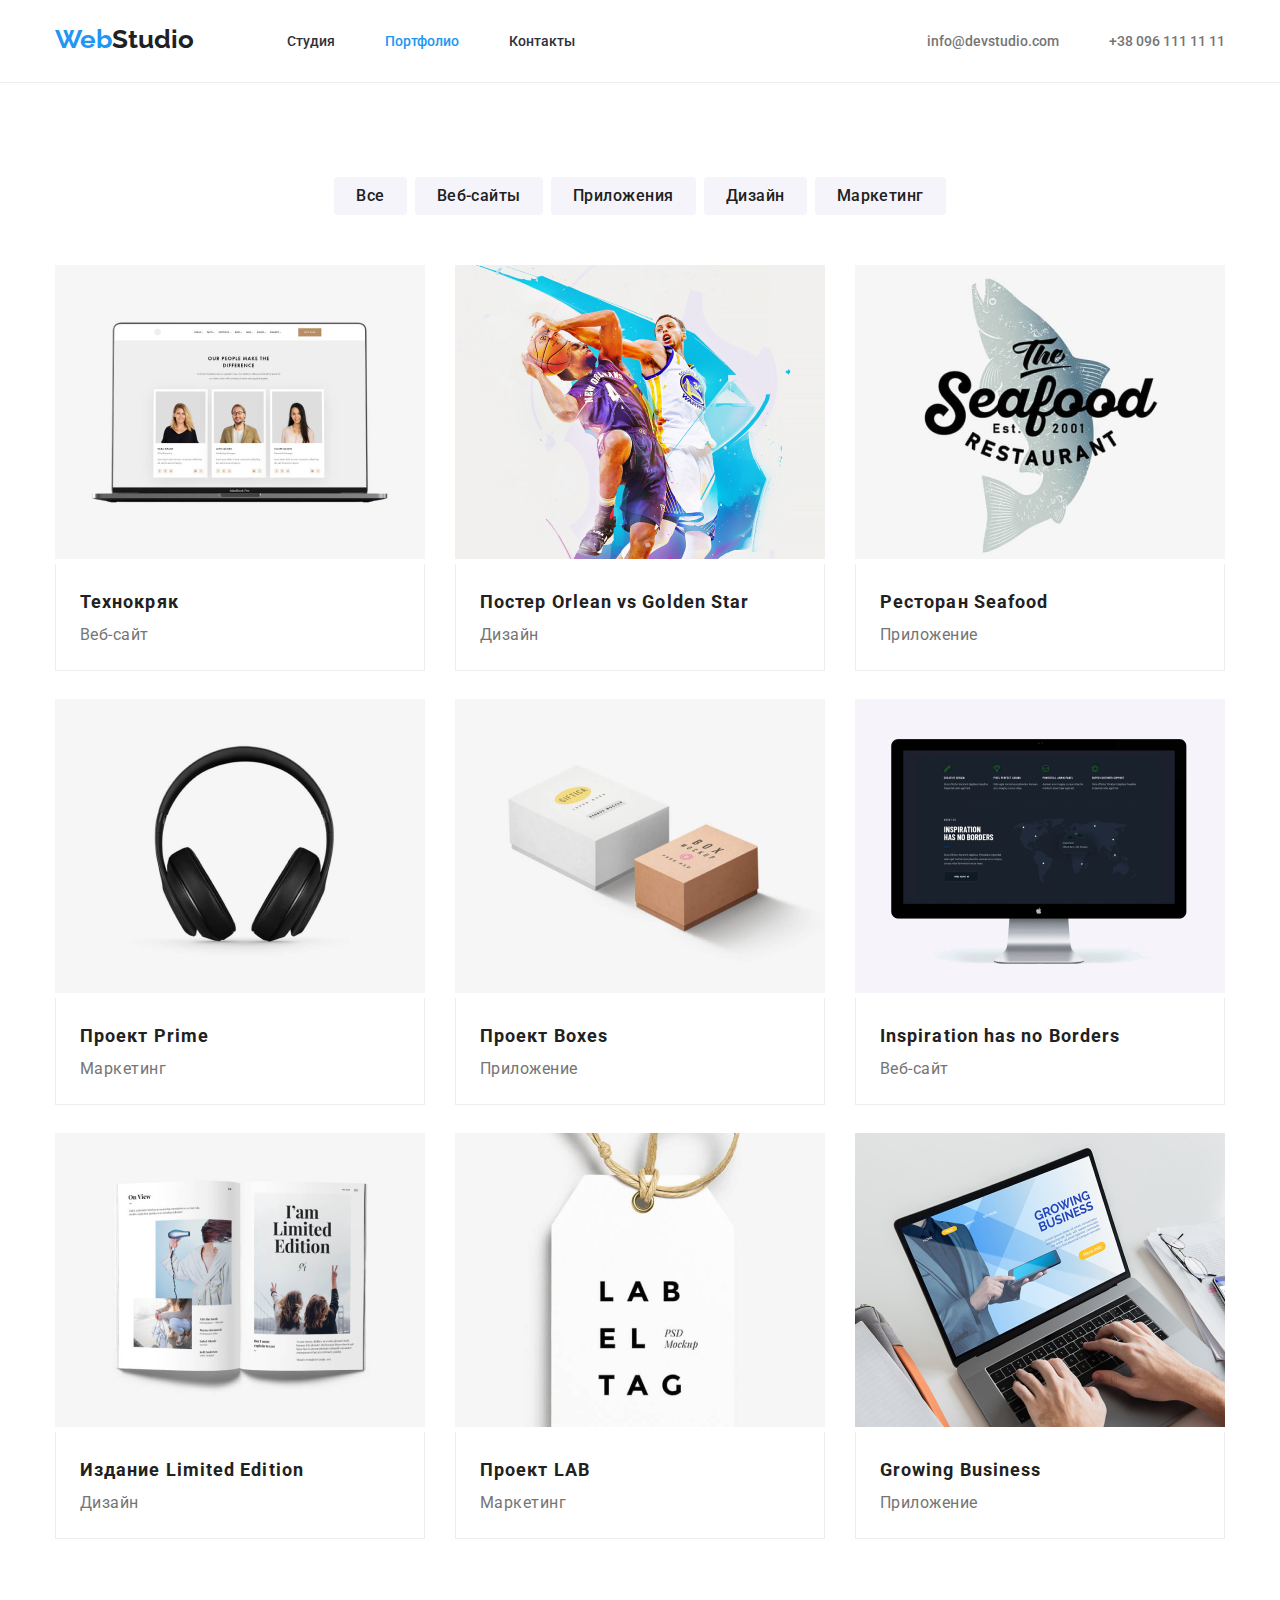
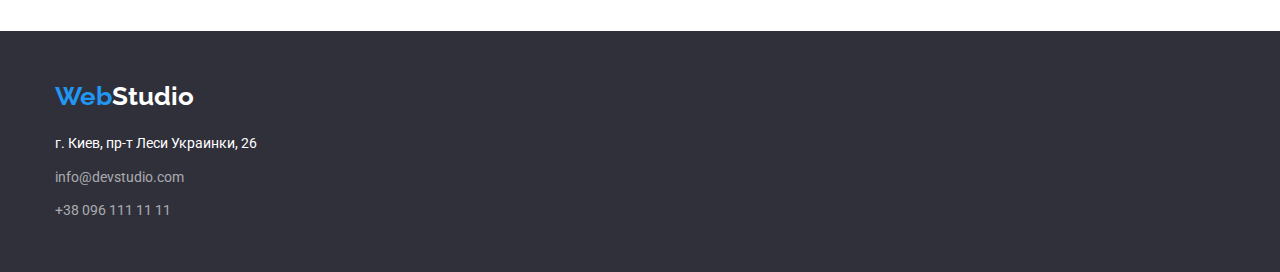
==== commit aa618df5: "исправления хедера линии" ====
--- a/portfolio.html
+++ b/portfolio.html
@@ -22,7 +22,7 @@
   </head>
   <body>
     <header class="header">
-      <div class="container portfolio-line">
+      <div class="container">
         <a class="header-logo-text link" href="" lang="en"
           >Web<span class="studio-style">Studio</span></a
         >
--- a/css/style.css
+++ b/css/style.css
@@ -34,6 +34,8 @@
   background: var(--white-color);
   align-items: center;
   margin-left: auto;
+  border-bottom: 1px solid #ececec;
+  border-bottom-width: auto;
 }
 .header .container {
   display: flex;
@@ -288,6 +290,7 @@
 .footer-address {
   font-weight: 400;
   font-size: 14px;
+  line-height: 24px;
   line-height: 1.71;
   color: var(--white-color);
   font-style: normal;
@@ -306,7 +309,8 @@
 .footer-contacts {
   font-weight: 400;
   font-size: 14px;
-  line-height: 21px;
+
+  line-height: 24px;
   color: rgba(255, 255, 255, 0.6);
   font-style: normal;
 }
@@ -325,10 +329,6 @@
 /*--------GALLERY-------*/
 .portfolio-section {
   padding: 94px 0px;
-}
-.portfolio-line {
-  border-bottom: 1px solid #ececec;
-  border-bottom-width: auto;
 }
 
 .urll {
